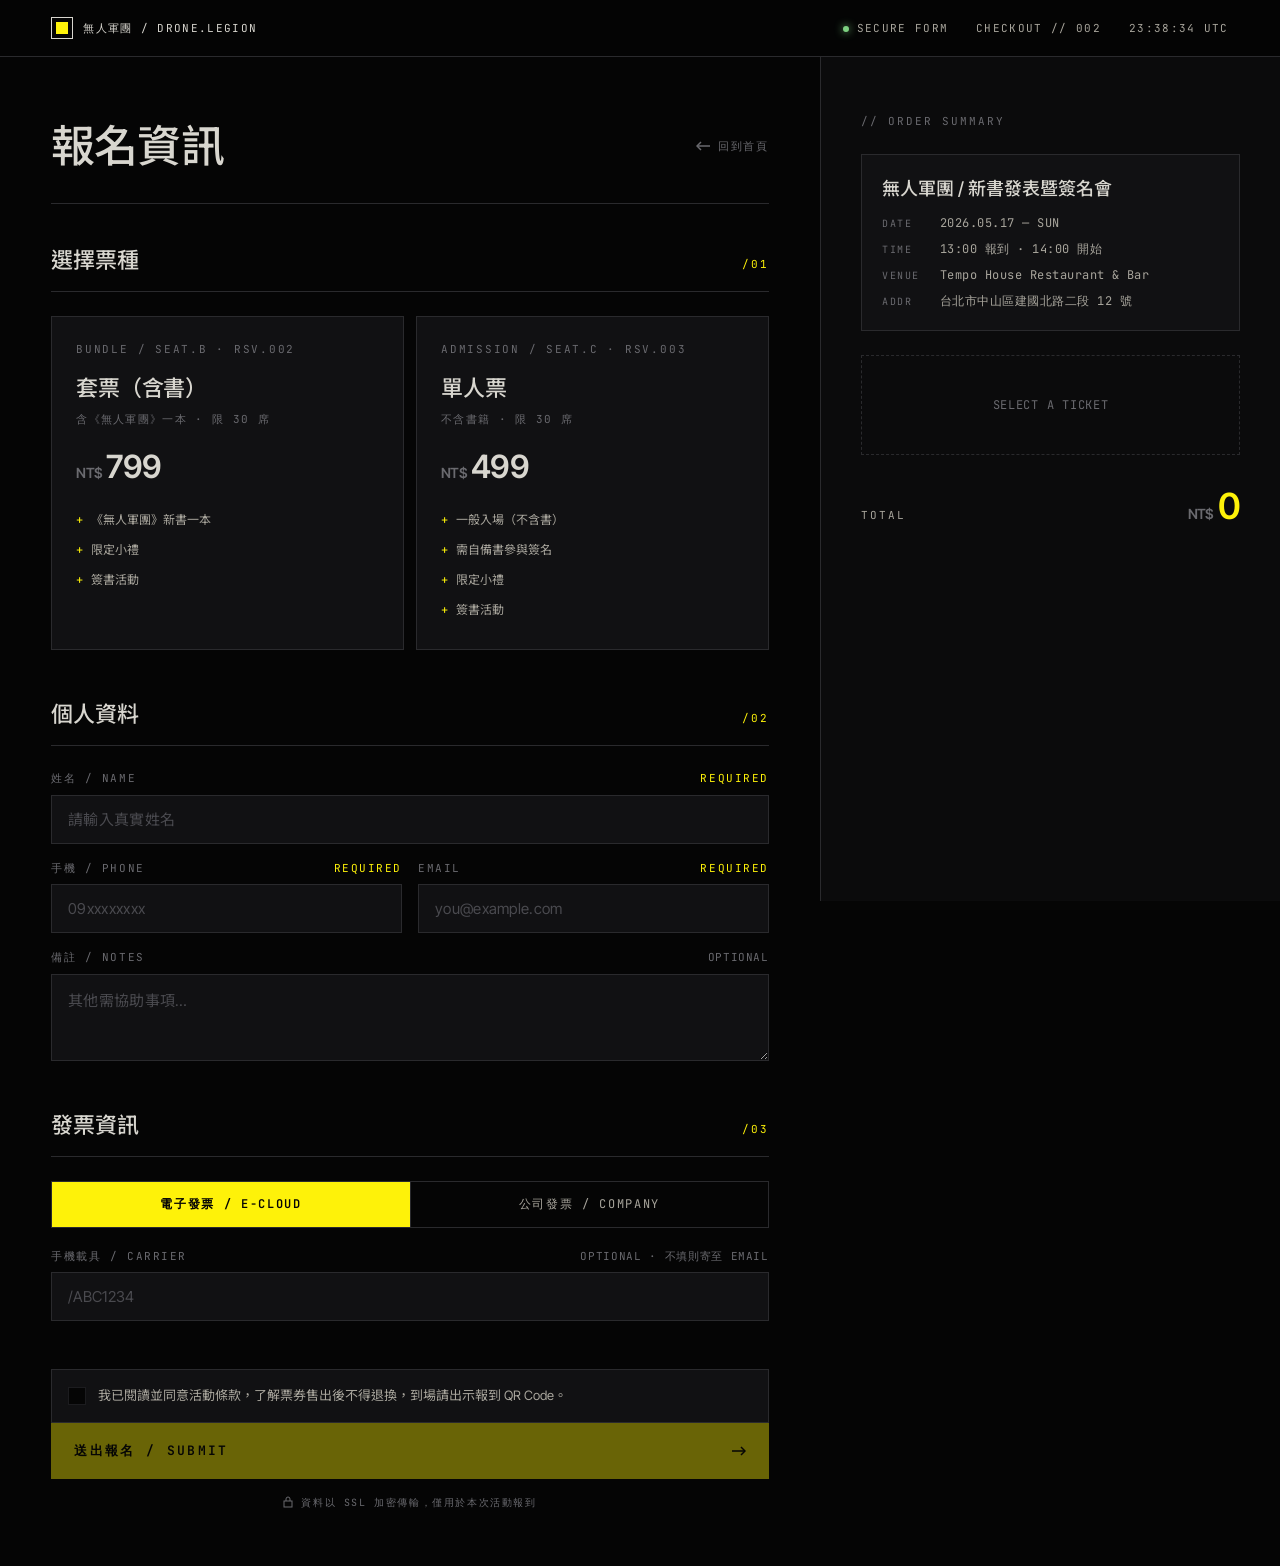
==== checkout.html @ 34632d37 "Refactor: Anduril 風格全站改版 + 新增報名頁 首頁改為軍工科技風（黑底 / amber #FEF209 / Inter Tight + JetBrains Mono + Noto " ====
<!DOCTYPE html>
<html lang="zh-Hant">
<head>
  <meta charset="UTF-8" />
  <meta name="viewport" content="width=device-width, initial-scale=1.0" />
  <title>報名 / 無人軍團 新書發表暨簽名會</title>
  <link rel="preconnect" href="https://fonts.googleapis.com" />
  <link rel="preconnect" href="https://fonts.gstatic.com" crossorigin />
  <link href="https://fonts.googleapis.com/css2?family=Inter+Tight:wght@400;500;600;700&family=JetBrains+Mono:wght@400;500;600&family=Noto+Sans+TC:wght@400;500;600;700&display=swap" rel="stylesheet" />
  <link rel="stylesheet" href="style.css" />
</head>
<body>
  <svg width="0" height="0" style="position:absolute" aria-hidden="true">
    <defs>
      <symbol id="i-arr" viewBox="0 0 14 10">
        <path d="M9 1L13 5L9 9" stroke="currentColor" stroke-width="1.5" fill="none" />
        <path d="M0 5H13" stroke="currentColor" stroke-width="1.5" fill="none" />
      </symbol>
      <symbol id="i-back" viewBox="0 0 14 10">
        <path d="M5 1L1 5L5 9" stroke="currentColor" stroke-width="1.5" fill="none" />
        <path d="M14 5H1" stroke="currentColor" stroke-width="1.5" fill="none" />
      </symbol>
    </defs>
  </svg>

  <!-- ============ Status bar ============ -->
  <header class="statusbar">
    <div class="statusbar-inner">
      <a href="index.html" class="brandmark">
        <span class="brandmark-glyph"></span>
        <span>無人軍團 / DRONE.LEGION</span>
      </a>
      <div class="statusbar-meta">
        <span class="meta-hide-sm"><span class="dot"></span>SECURE FORM</span>
        <span class="meta-hide-sm">CHECKOUT // 002</span>
        <span id="utc-clock">--:--:-- UTC</span>
      </div>
    </div>
  </header>

  <!-- ============ Main shell ============ -->
  <div class="checkout-shell">

    <!-- ===== Form panel ===== -->
    <main class="checkout-main" id="form-panel">
      <div class="page-header">
        <h1>報名資訊</h1>
        <a href="index.html" class="back">
          <svg class="arr" width="14" height="10"><use href="#i-back"/></svg>
          回到首頁
        </a>
      </div>

      <form id="signup-form" novalidate>
        <!-- 票種選擇 -->
        <div class="form-section" style="margin-top:0">
          <div class="head">
            <h3>選擇票種</h3>
            <span class="num">/01</span>
          </div>
          <div class="choose-tickets" id="ticket-choose">
            <label class="choose-card" data-ticket="bundle">
              <input type="radio" name="ticket" value="bundle" style="position:absolute;opacity:0;pointer-events:none" />
              <div class="code">BUNDLE / SEAT.B · RSV.002</div>
              <h4>套票（含書）</h4>
              <div class="seats">含《無人軍團》一本 · 限 30 席</div>
              <div class="price"><span class="cur">NT$</span>799</div>
              <ul>
                <li>《無人軍團》新書一本</li>
                <li>限定小禮</li>
                <li>簽書活動</li>
              </ul>
            </label>
            <label class="choose-card" data-ticket="admission">
              <input type="radio" name="ticket" value="admission" style="position:absolute;opacity:0;pointer-events:none" />
              <div class="code">ADMISSION / SEAT.C · RSV.003</div>
              <h4>單人票</h4>
              <div class="seats">不含書籍 · 限 30 席</div>
              <div class="price"><span class="cur">NT$</span>499</div>
              <ul>
                <li>一般入場（不含書）</li>
                <li>需自備書參與簽名</li>
                <li>限定小禮</li>
                <li>簽書活動</li>
              </ul>
            </label>
          </div>
        </div>

        <!-- 個資 -->
        <div class="form-section">
          <div class="head">
            <h3>個人資料</h3>
            <span class="num">/02</span>
          </div>
          <div class="form-grid">
            <div class="field full">
              <label>
                <span>姓名 / NAME</span>
                <span class="req">REQUIRED</span>
              </label>
              <input type="text" name="name" id="f-name" placeholder="請輸入真實姓名" required />
              <span class="err" id="err-name" hidden>請輸入姓名</span>
            </div>

            <div class="field">
              <label>
                <span>手機 / PHONE</span>
                <span class="req">REQUIRED</span>
              </label>
              <input type="tel" name="phone" id="f-phone" placeholder="09xxxxxxxx" inputmode="numeric" maxlength="10" required />
              <span class="err" id="err-phone" hidden>請輸入有效手機（10 碼）</span>
            </div>

            <div class="field">
              <label>
                <span>EMAIL</span>
                <span class="req">REQUIRED</span>
              </label>
              <input type="email" name="email" id="f-email" placeholder="you@example.com" required />
              <span class="err" id="err-email" hidden>請輸入有效 Email</span>
            </div>

            <div class="field full">
              <label>
                <span>備註 / NOTES</span>
                <span class="help">OPTIONAL</span>
              </label>
              <textarea name="notes" id="f-notes" rows="3" placeholder="其他需協助事項…"></textarea>
            </div>
          </div>

        </div>

        <!-- 發票 -->
        <div class="form-section">
          <div class="head">
            <h3>發票資訊</h3>
            <span class="num">/03</span>
          </div>

          <div class="inv-tabs">
            <button type="button" class="inv-tab active" data-inv="ecloud">電子發票 / E-CLOUD</button>
            <button type="button" class="inv-tab" data-inv="company">公司發票 / COMPANY</button>
          </div>

          <!-- 電子發票：手機載具 -->
          <div class="form-grid" id="inv-ecloud-fields">
            <div class="field full">
              <label>
                <span>手機載具 / CARRIER</span>
                <span class="help">OPTIONAL · 不填則寄至 Email</span>
              </label>
              <input type="text" name="carrier" id="f-carrier" placeholder="/ABC1234" maxlength="8" autocapitalize="characters" />
              <span class="err" id="err-carrier" hidden>載具格式：「/」開頭 + 7 碼英數</span>
            </div>
          </div>

          <!-- 公司發票：統編 + 抬頭 -->
          <div class="form-grid" id="inv-company-fields" hidden>
            <div class="field">
              <label>
                <span>統一編號 / TAX ID</span>
                <span class="req">REQUIRED</span>
              </label>
              <input type="text" name="tax_id" id="f-tax-id" placeholder="8 碼數字" inputmode="numeric" maxlength="8" />
              <span class="err" id="err-tax-id" hidden>請輸入 8 碼統編</span>
            </div>
            <div class="field">
              <label>
                <span>公司抬頭 / TITLE</span>
                <span class="req">REQUIRED</span>
              </label>
              <input type="text" name="tax_title" id="f-tax-title" placeholder="公司全名" />
              <span class="err" id="err-tax-title" hidden>請輸入公司抬頭</span>
            </div>
          </div>
        </div>

        <div class="form-section">
          <label class="toggle-row" id="agree-row">
            <span class="check" id="agree-check"></span>
            <span class="text">
              我已閱讀並同意活動條款，了解票券售出後不得退換，到場請出示報到 QR Code。
            </span>
          </label>
        </div>

        <button type="submit" class="go-btn" id="submit-btn" disabled>
          <span>送出報名 / Submit</span>
          <svg class="arr" width="14" height="10"><use href="#i-arr"/></svg>
        </button>
        <div class="secure">
          <svg width="10" height="12" viewBox="0 0 10 12" fill="none">
            <rect x="1" y="5" width="8" height="6" stroke="currentColor" stroke-width="1" fill="none" />
            <path d="M3 5V3a2 2 0 1 1 4 0v2" stroke="currentColor" stroke-width="1" fill="none" />
          </svg>
          資料以 SSL 加密傳輸，僅用於本次活動報到
        </div>
      </form>
    </main>

    <!-- ===== Summary side ===== -->
    <aside class="checkout-side">
      <div class="sum-title">// ORDER SUMMARY</div>

      <div class="sum-event">
        <h4>無人軍團 / 新書發表暨簽名會</h4>
        <div class="meta">
          <span><span class="lab">DATE</span>2026.05.17 — SUN</span>
          <span><span class="lab">TIME</span>13:00 報到 · 14:00 開始</span>
          <span><span class="lab">VENUE</span>Tempo House Restaurant &amp; Bar</span>
          <span><span class="lab">ADDR</span>台北市中山區建國北路二段 12 號</span>
        </div>
      </div>

      <div id="sum-line-wrap">
        <div class="sum-empty">SELECT A TICKET</div>
      </div>

      <div class="sum-total" id="sum-total" hidden>
        <span class="lab">TOTAL</span>
        <span class="val"><span class="cur">NT$</span><span id="sum-total-val">0</span></span>
      </div>
    </aside>

  </div>

  <!-- ============ Success panel (initially hidden) ============ -->
  <main id="success-panel" class="checkout-main" hidden>
    <div class="success">
      <div class="success-mark"></div>
      <h2>報名成功</h2>
      <p>
        系統已收到你的報名資料，活動相關提醒會寄到你填寫的 Email。<br />
        請保留訂單編號，現場報到時出示。
      </p>
      <div class="order-id" id="order-id">DL-2026-XXXXXX</div>
      <div>
        <a href="index.html" class="btn btn-ghost">
          回到首頁 <svg class="arr" width="14" height="10"><use href="#i-arr"/></svg>
        </a>
      </div>
    </div>
  </main>

  <script src="script.js"></script>
  <script>
    (function(){
      const TICKETS = {
        bundle:    { name: "套票（含書）", code: "RSV.002", price: 799, note: "含《無人軍團》一本" },
        admission: { name: "單人票",       code: "RSV.003", price: 499, note: "不含書籍" }
      };

      // 1. URL ?t=bundle / ?t=admission 預選
      const urlT = new URLSearchParams(location.search).get("t");
      if (urlT && TICKETS[urlT]) {
        const card = document.querySelector(`[data-ticket="${urlT}"]`);
        if (card) {
          card.classList.add("selected");
          card.querySelector("input").checked = true;
          updateSummary(urlT);
        }
      }

      // 2. 票種卡片點選
      document.querySelectorAll(".choose-card").forEach(card => {
        card.addEventListener("click", e => {
          // 防止點到內部 input 被 label 點兩次
          document.querySelectorAll(".choose-card").forEach(c => c.classList.remove("selected"));
          card.classList.add("selected");
          card.querySelector("input").checked = true;
          updateSummary(card.dataset.ticket);
          validate();
        });
      });

      // 2.5 發票切換
      let invType = "ecloud";
      const ecloudFields  = document.getElementById("inv-ecloud-fields");
      const companyFields = document.getElementById("inv-company-fields");
      document.querySelectorAll(".inv-tab").forEach(tab => {
        tab.addEventListener("click", () => {
          invType = tab.dataset.inv;
          document.querySelectorAll(".inv-tab").forEach(t => t.classList.toggle("active", t === tab));
          ecloudFields.hidden  = invType !== "ecloud";
          companyFields.hidden = invType !== "company";
          validate();
        });
      });

      // 載具格式：/ + 7 碼英數
      document.getElementById("f-carrier").addEventListener("input", e => {
        e.target.value = e.target.value.toUpperCase();
        validate();
      });
      document.getElementById("f-carrier").addEventListener("blur", () => {
        const v = document.getElementById("f-carrier").value.trim();
        toggleErr("f-carrier", "err-carrier", v.length > 0 && !/^\/[A-Z0-9]{7}$/.test(v));
      });

      // 統編：8 碼數字
      document.getElementById("f-tax-id").addEventListener("input", e => {
        e.target.value = e.target.value.replace(/\D/g, "");
        validate();
      });
      document.getElementById("f-tax-id").addEventListener("blur", () => {
        const v = document.getElementById("f-tax-id").value.trim();
        toggleErr("f-tax-id", "err-tax-id", !/^\d{8}$/.test(v));
      });
      document.getElementById("f-tax-title").addEventListener("input", validate);
      document.getElementById("f-tax-title").addEventListener("blur", () => {
        const v = document.getElementById("f-tax-title").value.trim();
        toggleErr("f-tax-title", "err-tax-title", v.length < 1);
      });

      // 3. 同意條款
      const agreeRow = document.getElementById("agree-row");
      let agreed = false;
      agreeRow.addEventListener("click", e => {
        e.preventDefault();
        agreed = !agreed;
        agreeRow.classList.toggle("checked", agreed);
        document.getElementById("agree-check").textContent = agreed ? "✓" : "";
        validate();
      });

      // 4. 即時驗證
      const form = document.getElementById("signup-form");
      const submitBtn = document.getElementById("submit-btn");
      ["f-name", "f-phone", "f-email"].forEach(id => {
        document.getElementById(id).addEventListener("input", validate);
      });

      // 手機 / Email 即時格式檢查
      document.getElementById("f-phone").addEventListener("blur", () => {
        const v = document.getElementById("f-phone").value.trim();
        toggleErr("f-phone", "err-phone", !/^09\d{8}$/.test(v));
      });
      document.getElementById("f-email").addEventListener("blur", () => {
        const v = document.getElementById("f-email").value.trim();
        toggleErr("f-email", "err-email", !/^[^\s@]+@[^\s@]+\.[^\s@]+$/.test(v));
      });
      document.getElementById("f-name").addEventListener("blur", () => {
        const v = document.getElementById("f-name").value.trim();
        toggleErr("f-name", "err-name", v.length < 2);
      });

      function toggleErr(inputId, errId, hasErr) {
        document.getElementById(inputId).classList.toggle("invalid", hasErr);
        document.getElementById(errId).hidden = !hasErr;
      }

      function validate() {
        const ticket = document.querySelector('input[name="ticket"]:checked');
        const name   = document.getElementById("f-name").value.trim();
        const phone  = document.getElementById("f-phone").value.trim();
        const email  = document.getElementById("f-email").value.trim();
        const carrier = document.getElementById("f-carrier").value.trim();
        const taxId   = document.getElementById("f-tax-id").value.trim();
        const taxTitle = document.getElementById("f-tax-title").value.trim();

        let invOk = true;
        if (invType === "ecloud") {
          // 載具空字串 OK，否則必須符合格式
          invOk = carrier.length === 0 || /^\/[A-Z0-9]{7}$/.test(carrier);
        } else {
          invOk = /^\d{8}$/.test(taxId) && taxTitle.length >= 1;
        }

        const ok = !!ticket
                && name.length >= 2
                && /^09\d{8}$/.test(phone)
                && /^[^\s@]+@[^\s@]+\.[^\s@]+$/.test(email)
                && invOk
                && agreed;
        submitBtn.disabled = !ok;
      }

      // 5. 摘要更新
      function updateSummary(ticketKey) {
        const wrap  = document.getElementById("sum-line-wrap");
        const total = document.getElementById("sum-total");
        const val   = document.getElementById("sum-total-val");
        if (!ticketKey || !TICKETS[ticketKey]) {
          wrap.innerHTML = '<div class="sum-empty">SELECT A TICKET</div>';
          total.hidden = true;
          return;
        }
        const t = TICKETS[ticketKey];
        wrap.innerHTML = `
          <div class="sum-line">
            <span class="name">${t.name}<small>${t.code} · ${t.note}</small></span>
            <span class="val">NT$ ${t.price.toLocaleString()}</span>
          </div>`;
        val.textContent = t.price.toLocaleString();
        total.hidden = false;
      }

      // 6. 提交
      form.addEventListener("submit", e => {
        e.preventDefault();
        if (submitBtn.disabled) return;
        submitBtn.querySelector("span").textContent = "處理中...";
        submitBtn.disabled = true;
        setTimeout(() => {
          // 產訂單編號
          const id = "DL-2026-" + Math.random().toString(36).slice(2, 8).toUpperCase();
          document.getElementById("order-id").textContent = id;
          document.querySelector(".checkout-shell").hidden = true;
          document.getElementById("success-panel").hidden = false;
          window.scrollTo(0, 0);
        }, 800);
      });
    })();
  </script>
</body>
</html>
---- style.css ----
/* ============================================================
   ANDURIL × 無人軍團 — design tokens & globals
   ============================================================ */

:root {
  /* Palette — black-bone military with book-cover warmth */
  --ink: #050505;
  --ink-1: #0b0b0c;
  --ink-2: #111113;
  --ink-3: #18181b;
  --line: #2a2a2d;
  --line-soft: #1c1c1f;
  --fog: #4a4a4f;
  --fog-2: #6a6a6f;
  --bone: #d8d6cf;       /* warm off-white from cover paper */
  --bone-dim: #a8a59c;
  --paper: #ece8df;
  --amber: #FEF209;       /* book cover yellow */
  --amber-deep: #d4cc07;
  --amber-glow: rgba(254, 242, 9, 0.20);
  --steel: #b8c2c8;       /* drone metal */
  --warn: #ffd34a;
  --ok: #7dd181;

  /* Type */
  --f-mono: "JetBrains Mono", "IBM Plex Mono", ui-monospace, SFMono-Regular, Menlo, monospace;
  --f-sans: "Inter Tight", "Inter", -apple-system, BlinkMacSystemFont, "Helvetica Neue", Arial, sans-serif;
  --f-cjk: "Noto Sans TC", "PingFang TC", "Microsoft JhengHei", sans-serif;
  --f-display: "Inter Tight", var(--f-cjk), sans-serif;

  /* Spacing */
  --pad: clamp(20px, 4vw, 56px);
  --gap-section: clamp(48px, 5vw, 88px);
}

* { box-sizing: border-box; margin: 0; padding: 0; }

html, body {
  background: var(--ink);
  color: var(--bone);
  font-family: var(--f-sans), var(--f-cjk);
  font-size: 16px;
  line-height: 1.5;
  -webkit-font-smoothing: antialiased;
  text-rendering: optimizeLegibility;
}

body {
  overflow-x: hidden;
}

a { color: inherit; text-decoration: none; }
button { font-family: inherit; cursor: pointer; border: none; background: none; color: inherit; }
img { max-width: 100%; display: block; }

/* ============================================================
   Utility
   ============================================================ */

.mono { font-family: var(--f-mono); font-feature-settings: "ss01"; }
.eyebrow {
  font-family: var(--f-mono);
  font-size: 11px;
  letter-spacing: 0.18em;
  text-transform: uppercase;
  color: var(--fog-2);
  display: inline-flex;
  align-items: center;
  gap: 8px;
}
.eyebrow::before {
  content: "";
  display: inline-block;
  width: 18px;
  height: 1px;
  background: var(--amber);
}
.eyebrow.no-bar::before { display: none; }

.tabular { font-variant-numeric: tabular-nums; }

.divider {
  height: 1px;
  background: var(--line);
  width: 100%;
}

/* container with grid frame */
.frame {
  width: 100%;
  max-width: 1440px;
  margin: 0 auto;
  padding: 0 var(--pad);
  position: relative;
}

/* ============================================================
   Tech grid background
   ============================================================ */
.bg-grid {
  position: absolute;
  inset: 0;
  pointer-events: none;
  background-image:
    linear-gradient(to right, rgba(255,255,255,0.025) 1px, transparent 1px),
    linear-gradient(to bottom, rgba(255,255,255,0.025) 1px, transparent 1px);
  background-size: 96px 96px;
  mask-image: radial-gradient(ellipse at center, black 50%, transparent 95%);
}

.bg-noise {
  position: absolute;
  inset: 0;
  pointer-events: none;
  opacity: 0.4;
  mix-blend-mode: overlay;
  background-image: url("data:image/svg+xml,%3Csvg viewBox='0 0 200 200' xmlns='http://www.w3.org/2000/svg'%3E%3Cfilter id='n'%3E%3CfeTurbulence type='fractalNoise' baseFrequency='0.9' numOctaves='2'/%3E%3CfeColorMatrix values='0 0 0 0 0 0 0 0 0 0 0 0 0 0 0 0 0 0 0.06 0'/%3E%3C/filter%3E%3Crect width='100%25' height='100%25' filter='url(%23n)'/%3E%3C/svg%3E");
}

/* ============================================================
   Buttons
   ============================================================ */
.btn {
  display: inline-flex;
  align-items: center;
  gap: 12px;
  padding: 14px 22px;
  font-family: var(--f-mono);
  font-size: 12px;
  letter-spacing: 0.16em;
  text-transform: uppercase;
  font-weight: 500;
  border: 1px solid var(--line);
  background: transparent;
  color: var(--bone);
  transition: all 160ms ease;
  cursor: pointer;
  position: relative;
}
.btn .arr { transition: transform 200ms ease; }
.btn:hover .arr { transform: translateX(4px); }
.btn-primary {
  background: var(--amber);
  border-color: var(--amber);
  color: var(--ink);
  font-weight: 600;
}
.btn-primary:hover {
  background: var(--bone);
  border-color: var(--bone);
}
.btn-ghost { border-color: var(--line); color: var(--bone); }
.btn-ghost:hover { border-color: var(--bone); background: rgba(255,255,255,0.03); }

/* ============================================================
   Top status bar
   ============================================================ */
.statusbar {
  position: sticky;
  top: 0;
  z-index: 50;
  background: rgba(5,5,5,0.85);
  backdrop-filter: blur(12px);
  border-bottom: 1px solid var(--line);
  font-family: var(--f-mono);
  font-size: 11px;
  letter-spacing: 0.12em;
  text-transform: uppercase;
  color: var(--bone-dim);
}
.statusbar-inner {
  max-width: 1440px;
  margin: 0 auto;
  padding: 0 var(--pad);
  height: 56px;
  display: flex;
  align-items: center;
  justify-content: space-between;
  gap: 16px;
}
.brandmark {
  display: inline-flex;
  align-items: center;
  gap: 10px;
  color: var(--bone);
}
.brandmark-glyph {
  width: 22px;
  height: 22px;
  border: 1px solid var(--bone);
  position: relative;
}
.brandmark-glyph::before {
  content: "";
  position: absolute;
  inset: 4px;
  background: var(--amber);
}
.statusbar-meta {
  display: flex;
  gap: 28px;
}
.statusbar-meta .dot {
  display: inline-block; width: 6px; height: 6px;
  background: var(--ok); border-radius: 50%;
  margin-right: 8px;
  box-shadow: 0 0 8px var(--ok);
  animation: pulse 1.6s ease-in-out infinite;
}
@keyframes pulse {
  0%, 100% { opacity: 1; }
  50% { opacity: 0.4; }
}
@media (max-width: 720px) {
  .statusbar-meta .meta-hide-sm { display: none; }
}

/* ============================================================
   Hero
   ============================================================ */
.hero {
  position: relative;
  min-height: 92vh;
  padding: 32px 0 100px;
  border-bottom: 1px solid var(--line);
  overflow: hidden;
}
.hero-bg {
  position: absolute;
  inset: 0;
  background:
    radial-gradient(ellipse 80% 60% at 70% 30%, rgba(254,242,9,0.08), transparent 60%),
    radial-gradient(ellipse 60% 80% at 20% 80%, rgba(56,90,120,0.18), transparent 60%),
    var(--ink);
  z-index: 0;
}
.hero-inner {
  position: relative;
  z-index: 2;
  display: grid;
  grid-template-columns: minmax(0, 1fr) minmax(0, 1fr);
  gap: 64px;
  align-items: center;
}
@media (max-width: 980px) {
  .hero-inner { grid-template-columns: 1fr; gap: 48px; }
}

.hero-coords {
  display: flex;
  justify-content: space-between;
  font-family: var(--f-mono);
  font-size: 11px;
  letter-spacing: 0.14em;
  text-transform: uppercase;
  color: var(--fog-2);
  border-top: 1px solid var(--line);
  padding-top: 18px;
  margin-bottom: 56px;
}
.hero-coords span:nth-child(2) { color: var(--bone); }

.hero-eyebrow {
  display: inline-flex;
  align-items: center;
  gap: 14px;
  font-family: var(--f-mono);
  font-size: 11px;
  letter-spacing: 0.2em;
  text-transform: uppercase;
  color: var(--bone-dim);
  margin-bottom: 28px;
}
.hero-eyebrow::before {
  content: "";
  width: 28px;
  height: 1px;
  background: var(--amber);
}

.hero-title {
  font-family: var(--f-display), var(--f-cjk);
  font-weight: 600;
  font-size: clamp(56px, 9vw, 132px);
  letter-spacing: -0.04em;
  line-height: 0.92;
  color: var(--bone);
  margin-bottom: 24px;
}
.hero-title .accent {
  color: var(--amber);
  font-style: normal;
}
.hero-title .strike {
  position: relative;
  display: inline-block;
}
.hero-title .small {
  display: block;
  font-size: clamp(10px, 1.4vw, 18px);
  font-weight: 400;
  color: var(--fog-2);
  margin-top: 28px;
  font-family: var(--f-mono);
  text-transform: uppercase;
  letter-spacing: 0.08em;
  white-space: nowrap;
}

.hero-tagline {
  font-size: clamp(16px, 1.6vw, 20px);
  color: var(--bone-dim);
  width: 100%;
  max-width: none;
  margin-bottom: 40px;
  line-height: 1.5;
}

.hero-spec {
  display: grid;
  grid-template-columns: repeat(3, 1fr);
  gap: 0;
  border-top: 1px solid var(--line);
  border-bottom: 1px solid var(--line);
  margin-bottom: 36px;
}
.hero-spec > div {
  padding: 18px 18px 18px 0;
  border-right: 1px solid var(--line);
}
.hero-spec > div:last-child { border-right: 0; padding-right: 0; }
.hero-spec > div + div { padding-left: 18px; }
.hero-spec .label {
  font-family: var(--f-mono);
  font-size: 10px;
  letter-spacing: 0.16em;
  color: var(--fog-2);
  text-transform: uppercase;
  margin-bottom: 8px;
  display: block;
}
.hero-spec .val {
  font-family: var(--f-mono);
  font-size: 14px;
  color: var(--bone);
  letter-spacing: 0.04em;
}

.hero-actions {
  display: flex;
  gap: 12px;
  flex-wrap: wrap;
}

/* Hero right — book cover with technical readout */
.cover-stage {
  position: relative;
  aspect-ratio: 3 / 4;
  max-width: 480px;
  width: 100%;
  margin-left: auto;
}
.cover-stage::before {
  content: "";
  position: absolute;
  inset: -1px;
  border: 1px solid var(--line);
  pointer-events: none;
}
.cover-stage img {
  width: 100%; height: 100%;
  object-fit: cover;
  filter: contrast(1.05) saturate(1.05);
}
/* readout overlays on cover */
.readout {
  position: absolute;
  font-family: var(--f-mono);
  font-size: 10px;
  letter-spacing: 0.12em;
  color: var(--bone);
  text-transform: uppercase;
  background: rgba(5,5,5,0.7);
  border: 1px solid var(--line);
  padding: 6px 10px;
  backdrop-filter: blur(4px);
  display: flex; align-items: center; gap: 8px;
}
.readout .pill { width: 6px; height: 6px; background: var(--amber); border-radius: 50%; }
.readout-tl { top: 12px; left: 12px; }
.readout-br { bottom: 12px; right: 12px; }
.readout-tr {
  top: 12px; right: 12px;
  flex-direction: column; align-items: flex-start;
  background: rgba(5,5,5,0.85); padding: 10px 12px;
  gap: 4px;
}
.readout-tr small { color: var(--fog-2); font-size: 9px; letter-spacing: 0.18em; }
.readout-tr strong { color: var(--bone); font-weight: 500; font-size: 13px; letter-spacing: 0.04em; }

.crosshair {
  position: absolute;
  width: 60px; height: 60px;
  border: 1px solid var(--amber);
  bottom: 24%; left: 18%;
  pointer-events: none;
}
.crosshair::before, .crosshair::after {
  content: ""; position: absolute;
  background: var(--amber);
}
.crosshair::before {
  left: 50%; top: -10px; bottom: -10px; width: 1px;
  transform: translateX(-50%);
}
.crosshair::after {
  top: 50%; left: -10px; right: -10px; height: 1px;
  transform: translateY(-50%);
}

/* ============================================================
   Section frame
   ============================================================ */
.section {
  position: relative;
  padding: var(--gap-section) 0;
  border-bottom: 1px solid var(--line);
}
.section.tight { padding: clamp(56px, 7vw, 100px) 0; }
.section-head {
  display: grid;
  grid-template-columns: 1fr auto 1fr;
  align-items: end;
  gap: 24px;
  margin-bottom: 64px;
}
.section-head h2 { text-align: center; }
@media (max-width: 820px) {
  .section-head {
    grid-template-columns: 1fr;
    gap: 16px;
  }
}
.section-head .kicker {
  font-family: var(--f-mono);
  font-size: 11px;
  letter-spacing: 0.22em;
  color: var(--fog-2);
  text-transform: uppercase;
  display: flex;
  gap: 16px;
  align-items: center;
}
.section-head .kicker .num {
  color: var(--amber);
  font-weight: 600;
}
.section-head h2 {
  font-family: var(--f-display), var(--f-cjk);
  font-weight: 500;
  font-size: clamp(28px, 4vw, 56px);
  letter-spacing: -0.02em;
  line-height: 1.05;
  color: var(--bone);
}
.section-head h2 .accent { color: var(--amber); }

/* ============================================================
   Book section — split layout
   ============================================================ */
.book-split {
  display: grid;
  grid-template-columns: 0.85fr 1fr;
  gap: 64px;
  align-items: start;
}
@media (max-width: 900px) {
  .book-split { grid-template-columns: 1fr; }
}
.book-frame {
  position: relative;
  background: var(--ink-2);
  border: 1px solid var(--line);
  padding: 28px;
}
.book-frame::before {
  content: "FIG.01 / COVER";
  position: absolute;
  top: -10px; left: 24px;
  background: var(--ink);
  padding: 0 10px;
  font-family: var(--f-mono);
  font-size: 10px;
  letter-spacing: 0.2em;
  color: var(--fog-2);
  text-transform: uppercase;
}
.book-frame img {
  width: 100%;
  filter: contrast(1.04);
}
.book-meta-row {
  display: grid;
  grid-template-columns: 1fr 1fr 1fr;
  gap: 0;
  margin-top: 20px;
  border-top: 1px solid var(--line);
  padding-top: 20px;
  font-family: var(--f-mono);
  font-size: 11px;
  text-transform: uppercase;
  letter-spacing: 0.12em;
}
.book-meta-row > div { border-right: 1px solid var(--line); padding: 0 16px; }
.book-meta-row > div:first-child { padding-left: 0; }
.book-meta-row > div:last-child { border-right: 0; }
.book-meta-row .lab { color: var(--fog-2); display: block; margin-bottom: 6px; font-size: 9px; }
.book-meta-row .v { color: var(--bone); }

.book-prose p {
  font-size: 17px;
  color: var(--bone-dim);
  margin-bottom: 18px;
  line-height: 1.7;
  max-width: 56ch;
}
.book-prose p strong { color: var(--bone-dim); font-weight: 400; }
.book-prose p strong.age {
  color: var(--amber);
  font-weight: 700;
  font-size: 1.12em;
  letter-spacing: 0.01em;
  margin-right: 2px;
}
.book-prose .prose-rule {
  width: 56px;
  height: 1px;
  background: var(--line);
  border: 0;
  margin: 32px 0;
}
.book-prose .pull {
  font-family: var(--f-display), var(--f-cjk);
  font-size: 22px;
  line-height: 1.5;
  color: var(--bone);
  font-weight: 500;
  letter-spacing: -0.01em;
  margin: 32px 0;
  padding: 8px 0 8px 22px;
  border-left: 2px solid var(--amber);
  max-width: 56ch;
}
.book-prose .closer {
  color: var(--bone);
  font-weight: 500;
}

.stat-bar {
  display: grid;
  grid-template-columns: repeat(3, 1fr);
  gap: 0;
  margin-top: 32px;
  border-top: 1px solid var(--line);
}
.stat-bar > div {
  border-right: 1px solid var(--line);
  padding: 24px 16px 0 0;
}
.stat-bar > div + div { padding-left: 24px; }
.stat-bar > div:last-child { border-right: 0; }
.stat-bar .num {
  font-family: var(--f-display), var(--f-cjk);
  font-size: clamp(36px, 4vw, 56px);
  font-weight: 600;
  letter-spacing: -0.03em;
  color: var(--amber);
  line-height: 1;
  margin-bottom: 8px;
}
.stat-bar .lab {
  font-family: var(--f-mono);
  font-size: 11px;
  letter-spacing: 0.12em;
  color: var(--fog-2);
  text-transform: uppercase;
  line-height: 1.4;
}

/* ============================================================
   Recommenders (legacy)
   ============================================================ */
.speakers {
  display: grid;
  grid-template-columns: repeat(2, 1fr);
  gap: 48px;
  max-width: 880px;
  margin: 0 auto;
}
@media (max-width: 720px) {
  .speakers { grid-template-columns: 1fr; gap: 56px; }
}
.speaker {
  display: flex;
  flex-direction: column;
  align-items: center;
  text-align: center;
}
.avatar {
  width: 220px;
  height: 220px;
  border-radius: 50%;
  overflow: hidden;
  border: 1px solid var(--line);
  background: var(--ink-2);
  margin-bottom: 28px;
  position: relative;
}
.avatar img {
  width: 100%; height: 100%;
  object-fit: cover;
  display: block;
  filter: grayscale(0.1) contrast(1.05);
}
.avatar-placeholder {
  width: 100%; height: 100%;
  display: flex;
  flex-direction: column;
  align-items: center;
  justify-content: center;
  background:
    repeating-linear-gradient(45deg, transparent 0 6px, rgba(255,255,255,0.02) 6px 12px),
    var(--ink-2);
  position: relative;
}
.avatar-placeholder::before {
  content: "";
  position: absolute;
  inset: 12px;
  border: 1px dashed var(--line);
  border-radius: 50%;
}
.avatar-placeholder .initials {
  font-family: var(--f-display), var(--f-cjk);
  font-size: 64px;
  font-weight: 500;
  color: var(--bone-dim);
  letter-spacing: -0.02em;
  line-height: 1;
}
.avatar-placeholder .ph-tag {
  font-family: var(--f-mono);
  font-size: 9px;
  letter-spacing: 0.2em;
  color: var(--fog-2);
  text-transform: uppercase;
  margin-top: 12px;
}
.sp-name {
  font-family: var(--f-display), var(--f-cjk);
  font-size: 24px;
  font-weight: 500;
  color: var(--bone);
  letter-spacing: -0.01em;
  margin-bottom: 8px;
}
.sp-role {
  font-family: var(--f-mono);
  font-size: 12px;
  letter-spacing: 0.14em;
  color: var(--fog-2);
  text-transform: uppercase;
}
.recos {
  display: grid;
  grid-template-columns: repeat(5, 1fr);
  gap: 0;
  border-top: 1px solid var(--line);
  border-bottom: 1px solid var(--line);
}
@media (max-width: 820px) {
  .recos { grid-template-columns: repeat(2, 1fr); }
}
.recos > div {
  padding: 20px 16px;
  border-right: 1px solid var(--line);
  font-family: var(--f-mono);
  font-size: 11px;
  letter-spacing: 0.08em;
  text-transform: uppercase;
}
.recos > div:last-child { border-right: 0; }
.recos > div:nth-child(2n) { border-right: 1px solid var(--line); }
@media (max-width: 820px) {
  .recos > div:nth-child(2n) { border-right: 0; }
}
.recos .name {
  color: var(--bone); font-size: 14px; letter-spacing: 0.04em; margin-bottom: 4px; font-weight: 500;
}
.recos .role { color: var(--fog-2); }

/* ============================================================
   Schedule timeline
   ============================================================ */
.timeline {
  display: flex;
  flex-direction: column;
}
.tl-row {
  display: grid;
  grid-template-columns: 120px 1fr 100px;
  gap: 32px;
  padding: 24px 0;
  border-top: 1px solid var(--line);
  align-items: start;
  transition: background 160ms ease;
}
.tl-row:hover { background: rgba(255,255,255,0.015); }
.tl-row:first-child { border-top: 0; }
.tl-row:last-child { border-bottom: 1px solid var(--line); }
.tl-time {
  font-family: var(--f-mono);
  font-size: 13px;
  letter-spacing: 0.06em;
  color: var(--amber);
  padding-top: 4px;
}
.tl-content h4 {
  font-family: var(--f-display), var(--f-cjk);
  font-size: 20px;
  font-weight: 500;
  color: var(--bone);
  margin-bottom: 8px;
  letter-spacing: -0.01em;
}
.tl-content p {
  color: var(--bone-dim);
  font-size: 14px;
  line-height: 1.6;
}
.tl-dur {
  font-family: var(--f-mono);
  font-size: 11px;
  letter-spacing: 0.12em;
  color: var(--fog-2);
  text-align: right;
  padding-top: 8px;
  text-transform: uppercase;
}
@media (max-width: 720px) {
  .tl-row { grid-template-columns: 80px 1fr; }
  .tl-dur { grid-column: 2; text-align: left; padding-top: 4px; }
}

/* ============================================================
   Tickets
   ============================================================ */
.tickets {
  display: grid;
  grid-template-columns: repeat(3, 1fr);
  gap: 24px;
}
.tickets.two {
  grid-template-columns: repeat(2, 360px);
  max-width: none;
  justify-content: center;
  place-content: center;
}
@media (max-width: 900px) {
  .tickets,
  .tickets.two { grid-template-columns: 1fr; }
}
.ticket {
  position: relative;
  background: var(--ink-2);
  border: 1px solid var(--line);
  padding: 32px;
  display: flex;
  flex-direction: column;
  min-height: 520px;
  transition: all 200ms ease;
}
.ticket:hover {
  border-color: var(--bone-dim);
  background: var(--ink-3);
}
.ticket.featured {
  border-color: var(--amber);
  background: linear-gradient(180deg, rgba(254,242,9,0.06), transparent 80%), var(--ink-2);
}
.ticket.featured::before {
  content: "RECOMMENDED";
  position: absolute;
  top: -1px; left: -1px;
  background: var(--amber);
  color: var(--ink);
  font-family: var(--f-mono);
  font-size: 10px;
  font-weight: 600;
  letter-spacing: 0.18em;
  padding: 6px 12px;
}
.ticket-tag {
  display: flex;
  justify-content: space-between;
  align-items: baseline;
  font-family: var(--f-mono);
  font-size: 11px;
  letter-spacing: 0.16em;
  color: var(--fog-2);
  text-transform: uppercase;
  margin-bottom: 24px;
}
.ticket-tag .code { color: var(--bone); }
.ticket h3 {
  font-family: var(--f-display), var(--f-cjk);
  font-size: 28px;
  font-weight: 500;
  color: var(--bone);
  margin-bottom: 12px;
  letter-spacing: -0.01em;
}
.ticket .price {
  font-family: var(--f-display);
  font-size: 48px;
  font-weight: 600;
  color: var(--bone);
  letter-spacing: -0.03em;
  line-height: 1;
  margin-bottom: 4px;
}
.ticket .price .cur {
  font-size: 20px;
  color: var(--fog-2);
  font-weight: 400;
  margin-right: 6px;
  vertical-align: top;
}
.ticket .price-note {
  font-family: var(--f-mono);
  font-size: 11px;
  letter-spacing: 0.1em;
  color: var(--fog-2);
  text-transform: uppercase;
  margin-bottom: 28px;
}
.ticket ul {
  list-style: none;
  padding: 0;
  margin-bottom: 28px;
  flex: 1;
}
.ticket li {
  font-size: 14px;
  color: var(--bone-dim);
  padding: 10px 0;
  border-top: 1px solid var(--line-soft);
  display: flex;
  align-items: flex-start;
  gap: 12px;
}
.ticket li:first-child { border-top: 1px solid var(--line); }
.ticket li::before {
  content: "+";
  color: var(--amber);
  font-family: var(--f-mono);
  font-size: 14px;
  flex-shrink: 0;
}
.ticket .availability {
  font-family: var(--f-mono);
  font-size: 11px;
  color: var(--fog-2);
  letter-spacing: 0.1em;
  text-transform: uppercase;
  margin-bottom: 16px;
  display: flex;
  align-items: center;
  gap: 8px;
}
.ticket .availability .bar {
  flex: 1;
  height: 2px;
  background: var(--line);
  position: relative;
  overflow: hidden;
}
.ticket .availability .bar > i {
  position: absolute;
  left: 0; top: 0; bottom: 0;
  background: var(--amber);
}

/* ============================================================
   Venue
   ============================================================ */
.venue {
  display: grid;
  grid-template-columns: 1fr 1fr;
  gap: 40px;
}
@media (max-width: 900px) {
  .venue { grid-template-columns: 1fr; }
}
.venue-info dl {
  display: grid;
  grid-template-columns: 100px 1fr;
  gap: 0;
}
.venue-info dt, .venue-info dd {
  padding: 18px 0;
  border-top: 1px solid var(--line);
  font-family: var(--f-mono);
  font-size: 13px;
  letter-spacing: 0.06em;
}
.venue-info dl > *:nth-child(-n+2) { border-top: 0; }
.venue-info dt {
  color: var(--fog-2);
  font-size: 11px;
  letter-spacing: 0.16em;
  text-transform: uppercase;
  padding-top: 22px;
}
.venue-info dd { color: var(--bone); }
.venue-info dl > *:nth-last-child(-n+2) { border-bottom: 1px solid var(--line); }

.venue-map {
  background: var(--ink-2);
  border: 1px solid var(--line);
  position: relative;
  min-height: 360px;
  overflow: hidden;
}
.venue-map .map-art {
  position: absolute;
  inset: 0;
}
.venue-map .map-iframe {
  position: absolute;
  inset: 0;
  width: 100%;
  height: 100%;
  border: 0;
  filter: invert(0.92) hue-rotate(180deg) saturate(0.75) contrast(0.95);
}
.venue-map .map-pin {
  position: absolute;
  top: 48%; left: 52%;
  transform: translate(-50%, -50%);
  width: 24px; height: 24px;
  background: var(--amber);
  border-radius: 50%;
  box-shadow: 0 0 0 6px rgba(254,242,9,0.22), 0 0 0 12px rgba(254,242,9,0.10);
  animation: pin 2s ease-in-out infinite;
}
@keyframes pin {
  0%,100% { box-shadow: 0 0 0 6px rgba(254,242,9,0.22), 0 0 0 12px rgba(254,242,9,0.10); }
  50% { box-shadow: 0 0 0 10px rgba(254,242,9,0.16), 0 0 0 22px rgba(254,242,9,0.05); }
}
.venue-map .map-label {
  position: absolute;
  bottom: 16px; left: 16px;
  font-family: var(--f-mono);
  font-size: 11px;
  color: var(--bone);
  text-transform: uppercase;
  letter-spacing: 0.12em;
  background: rgba(5,5,5,0.85);
  padding: 8px 12px;
  border: 1px solid var(--line);
}
.venue-map .map-coords {
  position: absolute;
  top: 16px; right: 16px;
  font-family: var(--f-mono);
  font-size: 10px;
  color: var(--fog-2);
  text-transform: uppercase;
  letter-spacing: 0.14em;
  text-align: right;
  line-height: 1.6;
}

/* ============================================================
   CTA
   ============================================================ */
.cta {
  position: relative;
  padding: clamp(80px, 10vw, 160px) 0;
  background: var(--ink-1);
  overflow: hidden;
}
.cta-inner {
  position: relative;
  z-index: 2;
  text-align: left;
  max-width: 900px;
}
.cta h2 {
  font-family: var(--f-display), var(--f-cjk);
  font-size: clamp(36px, 6vw, 84px);
  font-weight: 500;
  letter-spacing: -0.03em;
  line-height: 1.02;
  color: var(--bone);
  margin-bottom: 36px;
}
.cta h2 .accent { color: var(--amber); }

/* ============================================================
   Footer
   ============================================================ */
.footer {
  padding: 60px 0 28px;
  background: var(--ink);
  font-family: var(--f-mono);
}
.footer-grid {
  display: grid;
  grid-template-columns: 2fr 1fr 1fr 1fr;
  gap: 32px;
  padding-bottom: 48px;
  border-bottom: 1px solid var(--line);
}
@media (max-width: 720px) {
  .footer-grid { grid-template-columns: 1fr 1fr; }
}
.footer h5 {
  font-size: 11px;
  letter-spacing: 0.18em;
  color: var(--fog-2);
  text-transform: uppercase;
  margin-bottom: 16px;
  font-weight: 500;
}
.footer a, .footer p {
  display: block;
  font-size: 12px;
  color: var(--bone-dim);
  letter-spacing: 0.06em;
  text-transform: uppercase;
  padding: 4px 0;
}
.footer a:hover { color: var(--amber); }
.footer-bot {
  padding-top: 24px;
  display: flex;
  justify-content: space-between;
  font-size: 10px;
  letter-spacing: 0.16em;
  color: var(--fog-2);
  text-transform: uppercase;
}

/* ============================================================
   CHECKOUT page
   ============================================================ */
.checkout-shell {
  min-height: 100vh;
  display: grid;
  grid-template-columns: 1fr 460px;
  gap: 0;
}
@media (max-width: 1080px) {
  .checkout-shell { grid-template-columns: 1fr; }
}
.checkout-main {
  padding: 56px var(--pad);
  max-width: 900px;
  width: 100%;
  margin: 0 auto;
}
.checkout-side {
  background: var(--ink-1);
  border-left: 1px solid var(--line);
  padding: 56px 40px;
  position: sticky;
  top: 56px;
  align-self: start;
  height: calc(100vh - 56px);
  overflow-y: auto;
}
@media (max-width: 1080px) {
  .checkout-side { position: static; height: auto; border-left: 0; border-top: 1px solid var(--line); }
}

.steps {
  display: flex;
  align-items: center;
  gap: 0;
  margin-bottom: 40px;
  font-family: var(--f-mono);
  font-size: 11px;
  letter-spacing: 0.14em;
  text-transform: uppercase;
}
.step {
  display: flex; align-items: center; gap: 10px;
  color: var(--fog-2);
  padding: 8px 0;
}
.step.active { color: var(--bone); }
.step.done { color: var(--amber); }
.step .stnum {
  display: inline-flex;
  width: 24px; height: 24px;
  border: 1px solid currentColor;
  align-items: center; justify-content: center;
  font-size: 11px;
  font-weight: 500;
}
.step.active .stnum { background: var(--bone); color: var(--ink); border-color: var(--bone); }
.step.done .stnum { background: var(--amber); color: var(--ink); border-color: var(--amber); }
.step-bar {
  flex: 1;
  height: 1px;
  background: var(--line);
  margin: 0 16px;
  min-width: 24px;
}
.step-bar.done { background: var(--amber); }

.choose-tickets {
  display: grid;
  grid-template-columns: repeat(2, minmax(0, 1fr));
  gap: 12px;
}
@media (max-width: 820px) {
  .choose-tickets { grid-template-columns: 1fr; }
}
.choose-card {
  border: 1px solid var(--line);
  background: var(--ink-2);
  padding: 24px;
  cursor: pointer;
  transition: all 160ms ease;
  position: relative;
  display: flex;
  flex-direction: column;
}
.choose-card:hover { border-color: var(--bone-dim); }
.choose-card.selected {
  border-color: var(--amber);
  background: linear-gradient(180deg, rgba(254,242,9,0.08), transparent), var(--ink-2);
  box-shadow: 0 0 0 1px var(--amber) inset;
}
.choose-card.selected::after {
  content: "✓";
  position: absolute;
  top: 12px; right: 12px;
  width: 24px; height: 24px;
  background: var(--amber); color: var(--ink);
  display: flex; align-items: center; justify-content: center;
  font-weight: 700;
  font-size: 14px;
}
.choose-card[data-disabled="true"] {
  opacity: 0.45;
  cursor: not-allowed;
}
.choose-card .code {
  font-family: var(--f-mono); font-size: 11px; letter-spacing: 0.16em;
  color: var(--fog-2); text-transform: uppercase; margin-bottom: 14px;
}
.choose-card h4 {
  font-family: var(--f-display), var(--f-cjk);
  font-size: 22px; font-weight: 500; color: var(--bone);
  margin-bottom: 6px; letter-spacing: -0.01em;
}
.choose-card .seats {
  font-family: var(--f-mono); font-size: 11px; color: var(--fog-2);
  text-transform: uppercase; letter-spacing: 0.12em; margin-bottom: 16px;
}
.choose-card .price {
  font-family: var(--f-display); font-size: 32px; font-weight: 600;
  color: var(--bone); letter-spacing: -0.02em; margin-bottom: 14px;
}
.choose-card .price .cur { font-size: 14px; color: var(--fog-2); margin-right: 4px; }
.choose-card ul { list-style: none; padding: 0; margin: 0; flex: 1; }
.choose-card li {
  font-size: 12px; color: var(--bone-dim); padding: 6px 0;
  display: flex; gap: 8px; line-height: 1.5;
}
.choose-card li::before { content: "+"; color: var(--amber); font-family: var(--f-mono); }

/* qty */
.qty-row {
  display: flex; align-items: center; justify-content: space-between;
  padding-top: 16px; margin-top: 16px;
  border-top: 1px solid var(--line);
}
.qty {
  display: inline-flex; align-items: center; border: 1px solid var(--line);
}
.qty button {
  width: 32px; height: 32px;
  background: transparent; color: var(--bone);
  font-family: var(--f-mono); font-size: 16px;
}
.qty button:hover:not(:disabled) { background: var(--ink-3); }
.qty button:disabled { color: var(--fog); cursor: not-allowed; }
.qty span {
  width: 36px; text-align: center;
  font-family: var(--f-mono); font-size: 14px; color: var(--bone);
}
.qty-label {
  font-family: var(--f-mono); font-size: 11px;
  color: var(--fog-2); text-transform: uppercase; letter-spacing: 0.14em;
}

/* form */
.form-grid {
  display: grid;
  grid-template-columns: 1fr 1fr;
  gap: 16px;
}
.form-grid[hidden] { display: none; }
.field { display: flex; flex-direction: column; gap: 8px; }
.field.full { grid-column: 1 / -1; }
.field label {
  font-family: var(--f-mono);
  font-size: 11px;
  letter-spacing: 0.14em;
  color: var(--fog-2);
  text-transform: uppercase;
  display: flex; justify-content: space-between;
}
.field label .req { color: var(--amber); }
.field input, .field select, .field textarea {
  background: var(--ink-2);
  border: 1px solid var(--line);
  color: var(--bone);
  padding: 14px 16px;
  font-family: var(--f-sans), var(--f-cjk);
  font-size: 15px;
  letter-spacing: 0.02em;
  transition: border-color 120ms ease;
  border-radius: 0;
  width: 100%;
}
.field input:focus, .field select:focus, .field textarea:focus {
  outline: none;
  border-color: var(--amber);
  background: var(--ink-3);
}
.field input::placeholder, .field textarea::placeholder { color: var(--fog); }
.field input.invalid, .field select.invalid, .field textarea.invalid { border-color: #ff4d4f; }
.field .err {
  font-family: var(--f-mono); font-size: 11px; color: #ff8a8a;
  letter-spacing: 0.06em;
}
.field .help {
  font-family: var(--f-mono); font-size: 11px; color: var(--fog-2);
  letter-spacing: 0.06em;
}

.form-section {
  margin-top: 48px;
}
.form-section .head {
  display: flex; align-items: baseline; justify-content: space-between;
  border-bottom: 1px solid var(--line);
  padding-bottom: 14px;
  margin-bottom: 24px;
}
.form-section .head h3 {
  font-family: var(--f-display), var(--f-cjk);
  font-size: 22px; font-weight: 500; color: var(--bone);
  letter-spacing: -0.01em;
}
.form-section .head .num {
  font-family: var(--f-mono); font-size: 11px;
  letter-spacing: 0.18em; color: var(--amber); text-transform: uppercase;
}

/* invoice segmented switch */
.inv-tabs {
  display: grid;
  grid-template-columns: 1fr 1fr;
  border: 1px solid var(--line);
  margin-bottom: 20px;
}
.inv-tab {
  padding: 14px 16px;
  font-family: var(--f-mono);
  font-size: 12px;
  letter-spacing: 0.14em;
  text-transform: uppercase;
  color: var(--bone-dim);
  background: transparent;
  border: 0;
  cursor: pointer;
  transition: all 160ms ease;
  text-align: center;
}
.inv-tab + .inv-tab { border-left: 1px solid var(--line); }
.inv-tab:hover { color: var(--bone); background: var(--ink-2); }
.inv-tab.active {
  background: var(--amber);
  color: var(--ink);
  font-weight: 600;
}

/* card input */
.card-row {
  display: grid;
  grid-template-columns: 2fr 1fr 1fr;
  gap: 12px;
}
@media (max-width: 720px) {
  .card-row { grid-template-columns: 1fr; }
}
.cardbrand-row {
  display: flex; gap: 8px; margin-top: 8px;
  font-family: var(--f-mono); font-size: 10px; color: var(--fog-2);
  letter-spacing: 0.14em; text-transform: uppercase; align-items: center;
}
.cardbrand-row .badge {
  border: 1px solid var(--line);
  padding: 4px 8px; color: var(--bone-dim);
  font-weight: 500;
}

.toggle-row {
  display: flex; align-items: center; gap: 12px;
  padding: 16px;
  border: 1px solid var(--line);
  background: var(--ink-2);
  margin-top: 24px;
  cursor: pointer;
}
.toggle-row .check {
  width: 18px; height: 18px;
  border: 1px solid var(--line-soft);
  background: var(--ink);
  flex-shrink: 0;
  display: flex; align-items: center; justify-content: center;
}
.toggle-row.checked .check {
  background: var(--amber); border-color: var(--amber);
  color: var(--ink); font-weight: 700;
}
.toggle-row .text {
  font-size: 13px; color: var(--bone-dim); line-height: 1.5;
}

/* summary side */
.sum-title {
  font-family: var(--f-mono); font-size: 11px;
  letter-spacing: 0.18em; color: var(--fog-2); text-transform: uppercase;
  margin-bottom: 24px;
}
.sum-event {
  border: 1px solid var(--line);
  padding: 20px; margin-bottom: 24px;
  background: var(--ink-2);
}
.sum-event h4 {
  font-family: var(--f-display), var(--f-cjk);
  font-size: 18px; font-weight: 500; color: var(--bone);
  margin-bottom: 12px;
}
.sum-event .meta {
  display: flex; flex-direction: column; gap: 8px;
  font-family: var(--f-mono); font-size: 12px;
  color: var(--bone-dim); letter-spacing: 0.04em;
}
.sum-event .meta span { display: flex; gap: 10px; }
.sum-event .meta .lab { color: var(--fog-2); width: 48px; flex-shrink: 0; text-transform: uppercase; font-size: 10px; letter-spacing: 0.16em; padding-top: 2px; }
.sum-line {
  display: flex; justify-content: space-between; align-items: baseline;
  padding: 14px 0;
  border-bottom: 1px solid var(--line);
  font-family: var(--f-mono); font-size: 13px;
}
.sum-line .name { color: var(--bone); }
.sum-line .name small { display: block; color: var(--fog-2); font-size: 11px; margin-top: 2px; }
.sum-line .val { color: var(--bone); }
.sum-total {
  display: flex; justify-content: space-between; align-items: baseline;
  padding: 24px 0;
  font-family: var(--f-display);
}
.sum-total .lab { color: var(--bone-dim); font-family: var(--f-mono); font-size: 11px; letter-spacing: 0.18em; text-transform: uppercase; }
.sum-total .val { font-size: 36px; font-weight: 600; color: var(--amber); letter-spacing: -0.02em; }
.sum-total .val .cur { font-size: 14px; color: var(--fog-2); margin-right: 4px; }
.sum-empty {
  font-family: var(--f-mono); font-size: 12px;
  color: var(--fog-2); letter-spacing: 0.06em;
  padding: 40px 16px; border: 1px dashed var(--line);
  text-align: center; text-transform: uppercase;
}

.go-btn {
  width: 100%;
  padding: 18px 22px;
  background: var(--amber);
  color: var(--ink);
  font-family: var(--f-mono);
  font-size: 13px;
  letter-spacing: 0.18em;
  text-transform: uppercase;
  font-weight: 600;
  border: 1px solid var(--amber);
  cursor: pointer;
  display: flex; justify-content: space-between; align-items: center;
  transition: all 160ms ease;
}
.go-btn:hover:not(:disabled) { background: var(--bone); border-color: var(--bone); }
.go-btn:disabled { opacity: 0.4; cursor: not-allowed; }

/* secure note */
.secure {
  font-family: var(--f-mono); font-size: 10px;
  letter-spacing: 0.16em; color: var(--fog-2);
  text-transform: uppercase;
  margin-top: 16px;
  display: flex; align-items: center; gap: 8px; justify-content: center;
}

/* success */
.success {
  text-align: center;
  padding: 80px 20px;
  max-width: 600px;
  margin: 0 auto;
}
.success-mark {
  width: 80px; height: 80px; margin: 0 auto 32px;
  border: 1px solid var(--amber);
  display: flex; align-items: center; justify-content: center;
  position: relative;
}
.success-mark::before {
  content: ""; position: absolute; inset: 8px;
  background: var(--amber);
}
.success-mark::after {
  content: "✓"; position: absolute;
  color: var(--ink); font-weight: 700; font-size: 32px;
  top: 50%; left: 50%; transform: translate(-50%, -50%);
}
.success h2 {
  font-family: var(--f-display), var(--f-cjk);
  font-size: 40px; font-weight: 500; color: var(--bone);
  letter-spacing: -0.02em; margin-bottom: 16px;
}
.success p {
  color: var(--bone-dim); font-size: 16px; line-height: 1.6;
  margin-bottom: 32px;
}
.success .order-id {
  font-family: var(--f-mono); font-size: 13px;
  color: var(--amber); letter-spacing: 0.14em;
  display: inline-block; padding: 10px 16px;
  border: 1px solid var(--amber); margin-bottom: 32px;
}

/* page header (checkout) */
.page-header {
  display: flex; justify-content: space-between; align-items: center;
  margin-bottom: 40px;
  padding-bottom: 24px;
  border-bottom: 1px solid var(--line);
}
.page-header h1 {
  font-family: var(--f-display), var(--f-cjk);
  font-size: clamp(28px, 4vw, 44px);
  font-weight: 500; color: var(--bone);
  letter-spacing: -0.02em;
}
.page-header .back {
  font-family: var(--f-mono); font-size: 11px;
  color: var(--fog-2); text-transform: uppercase;
  letter-spacing: 0.16em;
  display: inline-flex; align-items: center; gap: 8px;
}
.page-header .back:hover { color: var(--amber); }

/* helper */
.section-tag {
  font-family: var(--f-mono); font-size: 10px;
  letter-spacing: 0.2em; color: var(--fog-2);
  text-transform: uppercase;
  border: 1px solid var(--line);
  padding: 4px 10px;
  display: inline-block;
}
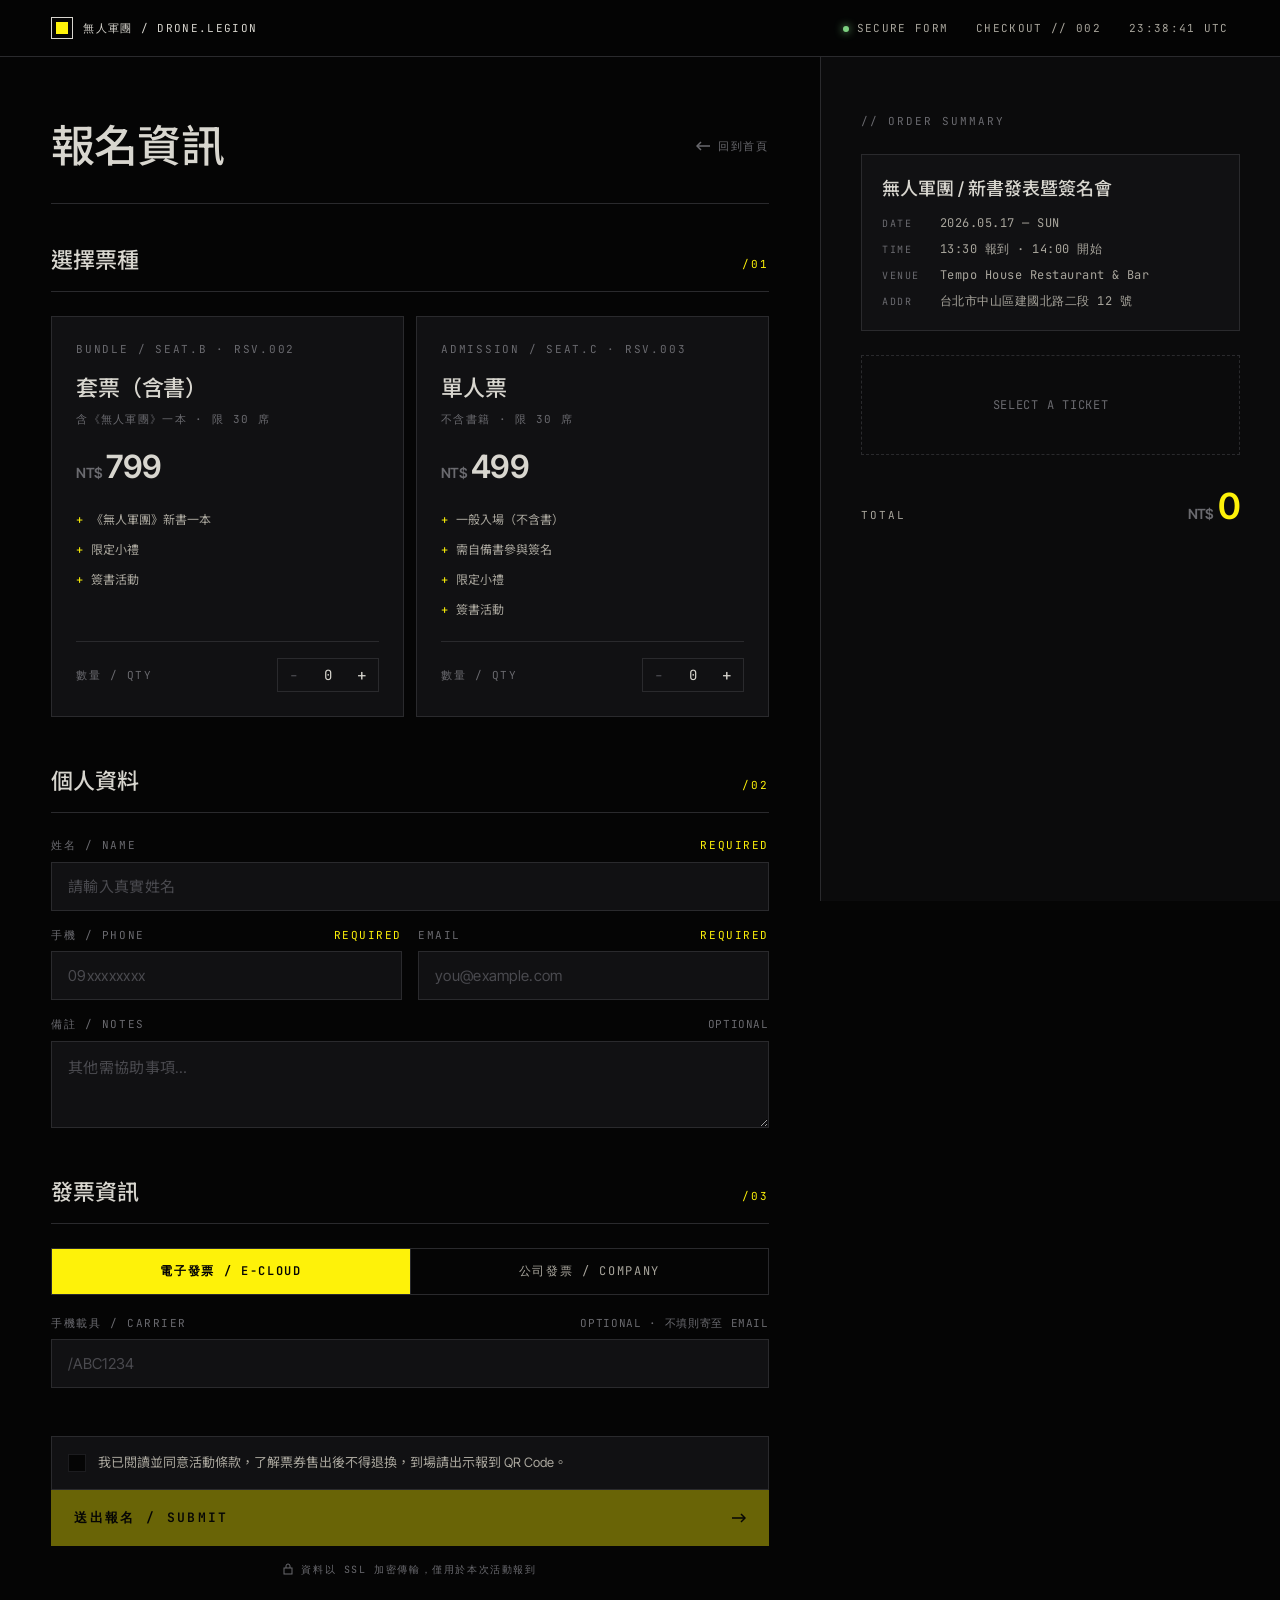
==== commit f0b499e6: "Update: 報到時間 13:30 + 報名頁支援多票券數量選擇 - 報到時間從 13:00 改為 13:30（30 MIN），活動仍 14:00 開始 - checkout.html 把單選 ra" ====
--- a/checkout.html
+++ b/checkout.html
@@ -59,8 +59,7 @@
             <span class="num">/01</span>
           </div>
           <div class="choose-tickets" id="ticket-choose">
-            <label class="choose-card" data-ticket="bundle">
-              <input type="radio" name="ticket" value="bundle" style="position:absolute;opacity:0;pointer-events:none" />
+            <div class="choose-card" data-ticket="bundle">
               <div class="code">BUNDLE / SEAT.B · RSV.002</div>
               <h4>套票（含書）</h4>
               <div class="seats">含《無人軍團》一本 · 限 30 席</div>
@@ -70,9 +69,16 @@
                 <li>限定小禮</li>
                 <li>簽書活動</li>
               </ul>
-            </label>
-            <label class="choose-card" data-ticket="admission">
-              <input type="radio" name="ticket" value="admission" style="position:absolute;opacity:0;pointer-events:none" />
+              <div class="qty-row">
+                <span class="qty-label">數量 / QTY</span>
+                <div class="qty">
+                  <button type="button" data-action="dec" data-ticket="bundle" disabled>−</button>
+                  <span data-qty="bundle">0</span>
+                  <button type="button" data-action="inc" data-ticket="bundle">+</button>
+                </div>
+              </div>
+            </div>
+            <div class="choose-card" data-ticket="admission">
               <div class="code">ADMISSION / SEAT.C · RSV.003</div>
               <h4>單人票</h4>
               <div class="seats">不含書籍 · 限 30 席</div>
@@ -83,7 +89,15 @@
                 <li>限定小禮</li>
                 <li>簽書活動</li>
               </ul>
-            </label>
+              <div class="qty-row">
+                <span class="qty-label">數量 / QTY</span>
+                <div class="qty">
+                  <button type="button" data-action="dec" data-ticket="admission" disabled>−</button>
+                  <span data-qty="admission">0</span>
+                  <button type="button" data-action="inc" data-ticket="admission">+</button>
+                </div>
+              </div>
+            </div>
           </div>
         </div>
 
@@ -208,7 +222,7 @@
         <h4>無人軍團 / 新書發表暨簽名會</h4>
         <div class="meta">
           <span><span class="lab">DATE</span>2026.05.17 — SUN</span>
-          <span><span class="lab">TIME</span>13:00 報到 · 14:00 開始</span>
+          <span><span class="lab">TIME</span>13:30 報到 · 14:00 開始</span>
           <span><span class="lab">VENUE</span>Tempo House Restaurant &amp; Bar</span>
           <span><span class="lab">ADDR</span>台北市中山區建國北路二段 12 號</span>
         </div>
@@ -252,28 +266,34 @@
         admission: { name: "單人票",       code: "RSV.003", price: 499, note: "不含書籍" }
       };
 
-      // 1. URL ?t=bundle / ?t=admission 預選
+      // 1. 票種數量管理
+      const QTY = { bundle: 0, admission: 0 };
+      const MAX_PER_TICKET = 30;
+
+      function setQty(ticketKey, qty) {
+        qty = Math.max(0, Math.min(MAX_PER_TICKET, qty));
+        QTY[ticketKey] = qty;
+        document.querySelector(`[data-qty="${ticketKey}"]`).textContent = String(qty);
+        const card = document.querySelector(`.choose-card[data-ticket="${ticketKey}"]`);
+        card.classList.toggle("selected", qty > 0);
+        card.querySelector('[data-action="dec"]').disabled = qty === 0;
+        card.querySelector('[data-action="inc"]').disabled = qty >= MAX_PER_TICKET;
+        updateSummary();
+        validate();
+      }
+
+      document.querySelectorAll(".qty button").forEach(btn => {
+        btn.addEventListener("click", e => {
+          e.preventDefault();
+          const action = btn.dataset.action;
+          const ticket = btn.dataset.ticket;
+          setQty(ticket, QTY[ticket] + (action === "inc" ? 1 : -1));
+        });
+      });
+
+      // 2. URL ?t=bundle / ?t=admission 預選 1 張
       const urlT = new URLSearchParams(location.search).get("t");
-      if (urlT && TICKETS[urlT]) {
-        const card = document.querySelector(`[data-ticket="${urlT}"]`);
-        if (card) {
-          card.classList.add("selected");
-          card.querySelector("input").checked = true;
-          updateSummary(urlT);
-        }
-      }
-
-      // 2. 票種卡片點選
-      document.querySelectorAll(".choose-card").forEach(card => {
-        card.addEventListener("click", e => {
-          // 防止點到內部 input 被 label 點兩次
-          document.querySelectorAll(".choose-card").forEach(c => c.classList.remove("selected"));
-          card.classList.add("selected");
-          card.querySelector("input").checked = true;
-          updateSummary(card.dataset.ticket);
-          validate();
-        });
-      });
+      if (urlT && TICKETS[urlT]) setQty(urlT, 1);
 
       // 2.5 發票切換
       let invType = "ecloud";
@@ -352,7 +372,7 @@
       }
 
       function validate() {
-        const ticket = document.querySelector('input[name="ticket"]:checked');
+        const totalQty = QTY.bundle + QTY.admission;
         const name   = document.getElementById("f-name").value.trim();
         const phone  = document.getElementById("f-phone").value.trim();
         const email  = document.getElementById("f-email").value.trim();
@@ -368,7 +388,7 @@
           invOk = /^\d{8}$/.test(taxId) && taxTitle.length >= 1;
         }
 
-        const ok = !!ticket
+        const ok = totalQty > 0
                 && name.length >= 2
                 && /^09\d{8}$/.test(phone)
                 && /^[^\s@]+@[^\s@]+\.[^\s@]+$/.test(email)
@@ -378,23 +398,35 @@
       }
 
       // 5. 摘要更新
-      function updateSummary(ticketKey) {
+      function updateSummary() {
         const wrap  = document.getElementById("sum-line-wrap");
         const total = document.getElementById("sum-total");
         const val   = document.getElementById("sum-total-val");
-        if (!ticketKey || !TICKETS[ticketKey]) {
-          wrap.innerHTML = '<div class="sum-empty">SELECT A TICKET</div>';
+        let totalAmount = 0;
+        const lines = [];
+        for (const key of ["bundle", "admission"]) {
+          if (QTY[key] > 0) {
+            const t = TICKETS[key];
+            const sub = t.price * QTY[key];
+            totalAmount += sub;
+            lines.push(
+              '<div class="sum-line">' +
+                '<span class="name">' + t.name + ' × ' + QTY[key] +
+                  '<small>' + t.code + ' · NT$ ' + t.price.toLocaleString() + ' / 張</small>' +
+                '</span>' +
+                '<span class="val">NT$ ' + sub.toLocaleString() + '</span>' +
+              '</div>'
+            );
+          }
+        }
+        if (lines.length === 0) {
+          wrap.innerHTML = '<div class="sum-empty">SELECT TICKETS</div>';
           total.hidden = true;
-          return;
+        } else {
+          wrap.innerHTML = lines.join("");
+          val.textContent = totalAmount.toLocaleString();
+          total.hidden = false;
         }
-        const t = TICKETS[ticketKey];
-        wrap.innerHTML = `
-          <div class="sum-line">
-            <span class="name">${t.name}<small>${t.code} · ${t.note}</small></span>
-            <span class="val">NT$ ${t.price.toLocaleString()}</span>
-          </div>`;
-        val.textContent = t.price.toLocaleString();
-        total.hidden = false;
       }
 
       // 6. 提交
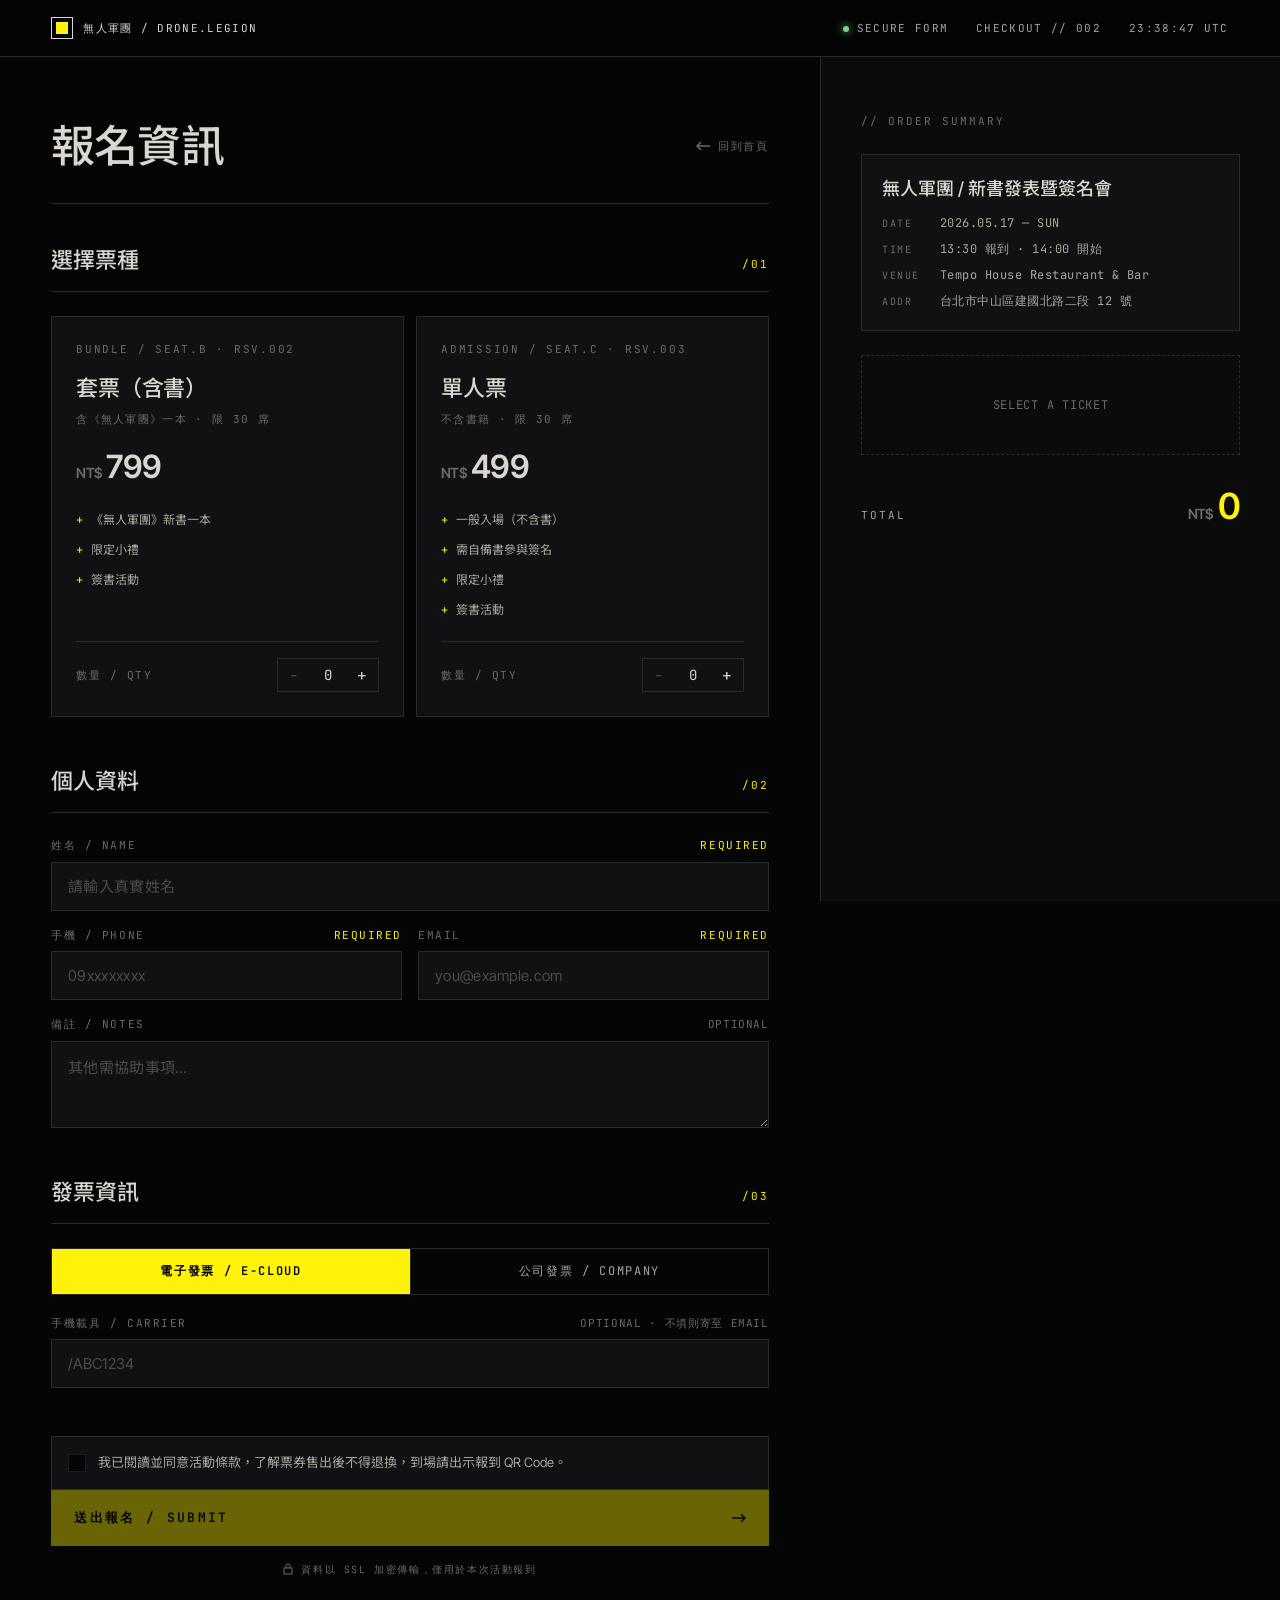
==== commit c846b95e: "Add: 報名完成感謝頁 thanks.html + 金流回流 redirect 流程 - 新增 thanks.html：付款完成後的回流頁，含訂單編號、活動資訊、訂單明細、行前提醒、Google 行" ====
--- a/checkout.html
+++ b/checkout.html
@@ -239,24 +239,6 @@
     </aside>
 
   </div>
-
-  <!-- ============ Success panel (initially hidden) ============ -->
-  <main id="success-panel" class="checkout-main" hidden>
-    <div class="success">
-      <div class="success-mark"></div>
-      <h2>報名成功</h2>
-      <p>
-        系統已收到你的報名資料，活動相關提醒會寄到你填寫的 Email。<br />
-        請保留訂單編號，現場報到時出示。
-      </p>
-      <div class="order-id" id="order-id">DL-2026-XXXXXX</div>
-      <div>
-        <a href="index.html" class="btn btn-ghost">
-          回到首頁 <svg class="arr" width="14" height="10"><use href="#i-arr"/></svg>
-        </a>
-      </div>
-    </div>
-  </main>
 
   <script src="script.js"></script>
   <script>
@@ -429,19 +411,20 @@
         }
       }
 
-      // 6. 提交
+      // 6. 提交 → 模擬導向金流，回來時 redirect 到 thanks.html
       form.addEventListener("submit", e => {
         e.preventDefault();
         if (submitBtn.disabled) return;
         submitBtn.querySelector("span").textContent = "處理中...";
         submitBtn.disabled = true;
         setTimeout(() => {
-          // 產訂單編號
           const id = "DL-2026-" + Math.random().toString(36).slice(2, 8).toUpperCase();
-          document.getElementById("order-id").textContent = id;
-          document.querySelector(".checkout-shell").hidden = true;
-          document.getElementById("success-panel").hidden = false;
-          window.scrollTo(0, 0);
+          const params = new URLSearchParams({
+            order: id,
+            bundle: QTY.bundle,
+            admission: QTY.admission
+          });
+          window.location.href = "thanks.html?" + params.toString();
         }, 800);
       });
     })();
--- a/style.css
+++ b/style.css
@@ -1457,6 +1457,202 @@
   border: 1px solid var(--amber); margin-bottom: 32px;
 }
 
+/* ============================================================
+   THANKS page
+   ============================================================ */
+.thanks-shell {
+  position: relative;
+  padding: clamp(56px, 8vw, 120px) 0 clamp(56px, 6vw, 96px);
+  overflow: hidden;
+}
+.thanks-shell .bg-grid { z-index: 0; }
+.thanks-shell .frame { position: relative; z-index: 1; }
+
+.thanks-hero {
+  text-align: center;
+  max-width: 720px;
+  margin: 0 auto clamp(48px, 6vw, 80px);
+}
+.thanks-hero .success-mark {
+  margin: 0 auto 32px;
+}
+.thanks-hero .hero-eyebrow {
+  display: inline-flex;
+  margin-bottom: 24px;
+}
+.thanks-title {
+  font-family: var(--f-display), var(--f-cjk);
+  font-size: clamp(36px, 5vw, 64px);
+  font-weight: 500;
+  letter-spacing: -0.02em;
+  line-height: 1.1;
+  color: var(--bone);
+  margin-bottom: 20px;
+}
+.thanks-tagline {
+  font-size: 15px;
+  color: var(--bone-dim);
+  line-height: 1.7;
+  margin-bottom: 32px;
+}
+.thanks-orderid {
+  display: inline-flex;
+  flex-direction: column;
+  gap: 6px;
+  border: 1px solid var(--amber);
+  padding: 14px 24px;
+  font-family: var(--f-mono);
+}
+.thanks-orderid .lab {
+  font-size: 10px;
+  letter-spacing: 0.18em;
+  color: var(--fog-2);
+  text-transform: uppercase;
+}
+.thanks-orderid .val {
+  font-size: 16px;
+  letter-spacing: 0.14em;
+  color: var(--amber);
+  font-weight: 500;
+}
+
+.thanks-grid {
+  display: grid;
+  grid-template-columns: 1fr 1fr;
+  gap: 24px;
+  margin-bottom: 24px;
+}
+@media (max-width: 820px) {
+  .thanks-grid { grid-template-columns: 1fr; }
+}
+
+.thanks-card {
+  background: var(--ink-2);
+  border: 1px solid var(--line);
+  padding: 32px;
+}
+.thanks-kicker {
+  display: flex;
+  gap: 14px;
+  align-items: center;
+  font-family: var(--f-mono);
+  font-size: 11px;
+  letter-spacing: 0.18em;
+  color: var(--fog-2);
+  text-transform: uppercase;
+  padding-bottom: 16px;
+  margin-bottom: 20px;
+  border-bottom: 1px solid var(--line);
+}
+.thanks-kicker .num {
+  color: var(--amber);
+  font-weight: 600;
+}
+
+.thanks-dl {
+  display: grid;
+  grid-template-columns: 100px 1fr;
+  gap: 0;
+  font-family: var(--f-mono);
+  font-size: 13px;
+}
+.thanks-dl dt, .thanks-dl dd {
+  padding: 14px 0;
+  border-top: 1px solid var(--line-soft);
+  letter-spacing: 0.04em;
+}
+.thanks-dl dt {
+  color: var(--fog-2);
+  font-size: 10px;
+  letter-spacing: 0.16em;
+  text-transform: uppercase;
+  padding-top: 18px;
+}
+.thanks-dl dd { color: var(--bone); }
+.thanks-dl > *:nth-child(-n+2) { border-top: 0; }
+
+.thanks-line {
+  display: flex;
+  justify-content: space-between;
+  align-items: baseline;
+  padding: 14px 0;
+  border-top: 1px solid var(--line-soft);
+  font-family: var(--f-mono);
+  font-size: 13px;
+}
+.thanks-line:first-child { border-top: 0; }
+.thanks-line .name { color: var(--bone); }
+.thanks-line .name small {
+  display: block;
+  color: var(--fog-2);
+  font-size: 11px;
+  margin-top: 4px;
+  letter-spacing: 0.04em;
+}
+.thanks-line .val { color: var(--bone); }
+
+.thanks-total {
+  display: flex;
+  justify-content: space-between;
+  align-items: baseline;
+  padding-top: 20px;
+  margin-top: 12px;
+  border-top: 1px solid var(--line);
+}
+.thanks-total .lab {
+  font-family: var(--f-mono);
+  font-size: 11px;
+  letter-spacing: 0.18em;
+  color: var(--fog-2);
+  text-transform: uppercase;
+}
+.thanks-total .val {
+  font-family: var(--f-display);
+  font-size: 32px;
+  font-weight: 600;
+  color: var(--amber);
+  letter-spacing: -0.02em;
+}
+.thanks-total .val .cur {
+  font-size: 12px;
+  color: var(--fog-2);
+  margin-right: 4px;
+}
+
+.thanks-reminders-card { margin-bottom: 32px; }
+.thanks-reminders {
+  list-style: none;
+  padding: 0;
+  margin: 0;
+}
+.thanks-reminders li {
+  font-size: 14px;
+  color: var(--bone-dim);
+  padding: 12px 0;
+  padding-left: 24px;
+  border-top: 1px solid var(--line-soft);
+  position: relative;
+  line-height: 1.6;
+}
+.thanks-reminders li:first-child { border-top: 0; }
+.thanks-reminders li::before {
+  content: "+";
+  position: absolute;
+  left: 0;
+  color: var(--amber);
+  font-family: var(--f-mono);
+  font-weight: 500;
+}
+.thanks-reminders a { color: var(--amber); border-bottom: 1px solid currentColor; }
+.thanks-reminders a:hover { color: var(--bone); }
+
+.thanks-actions {
+  display: flex;
+  gap: 12px;
+  flex-wrap: wrap;
+  justify-content: center;
+}
+
 /* page header (checkout) */
 .page-header {
   display: flex; justify-content: space-between; align-items: center;
